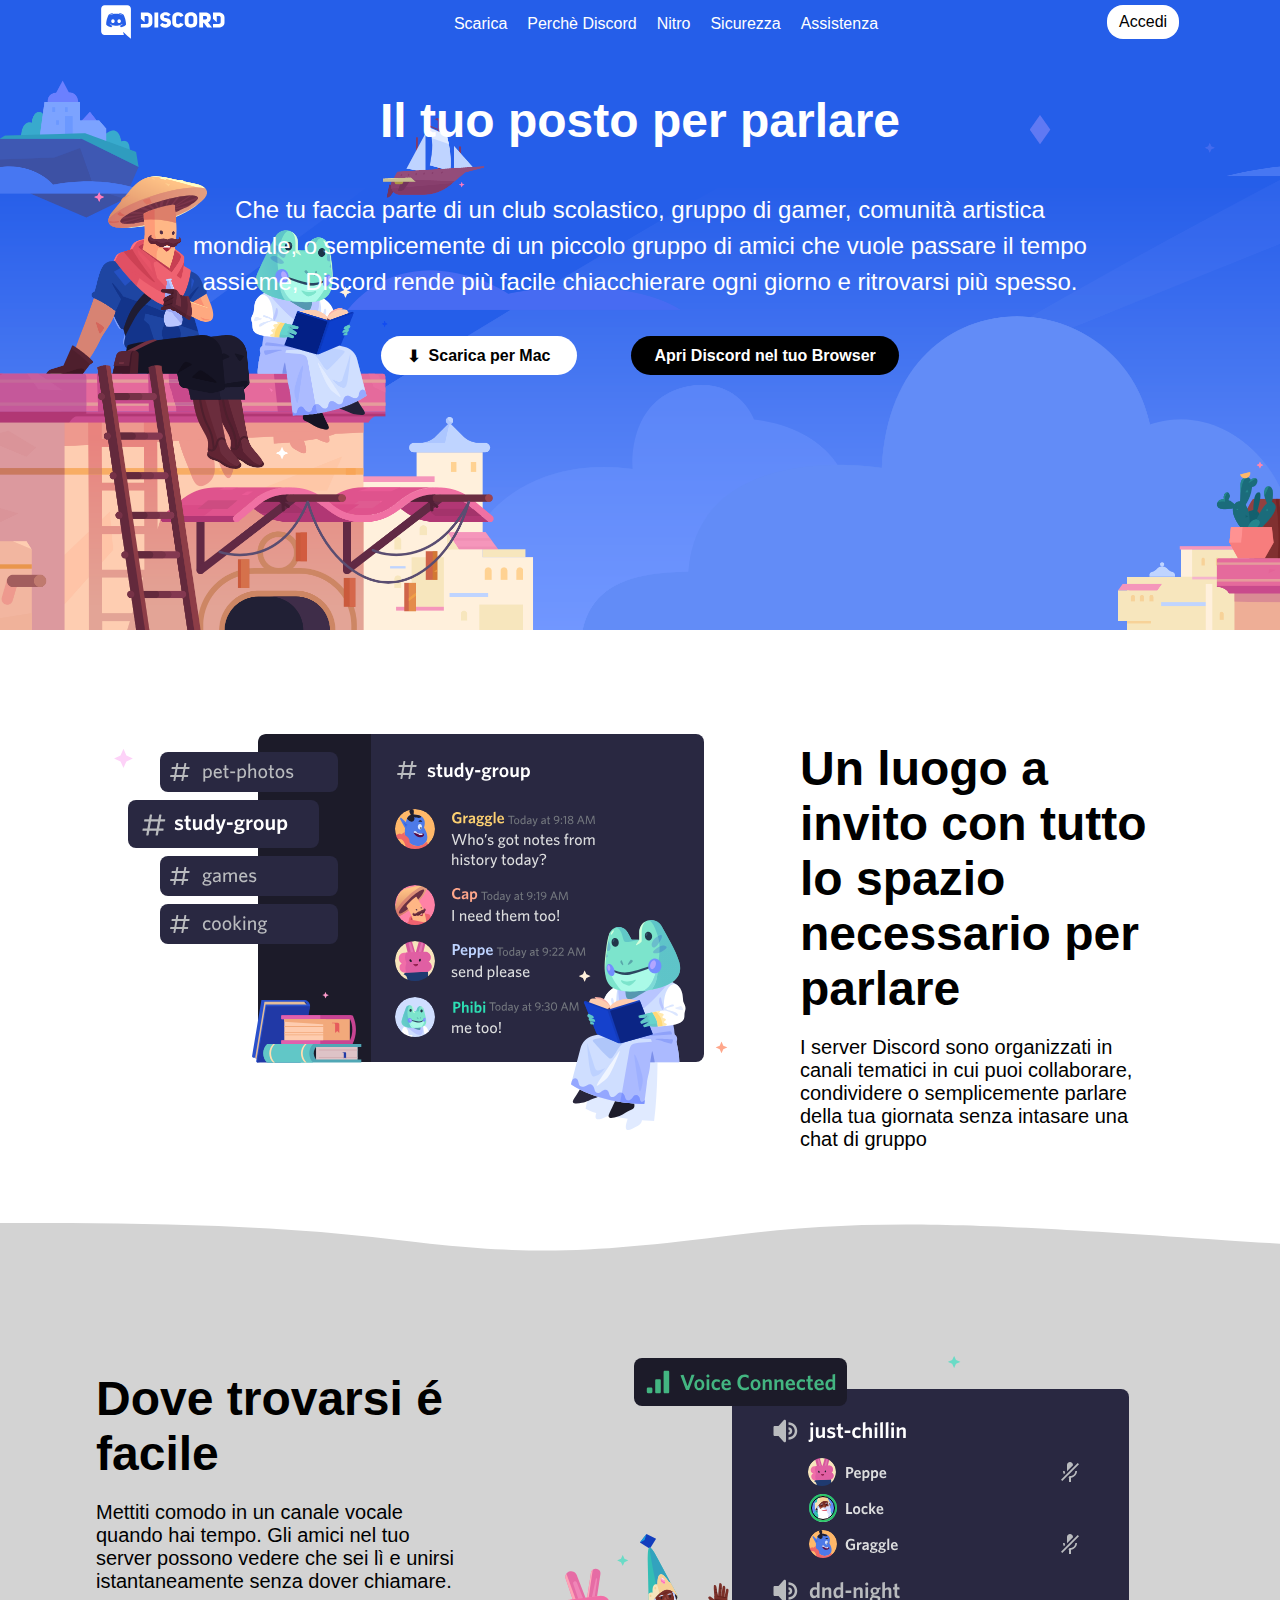
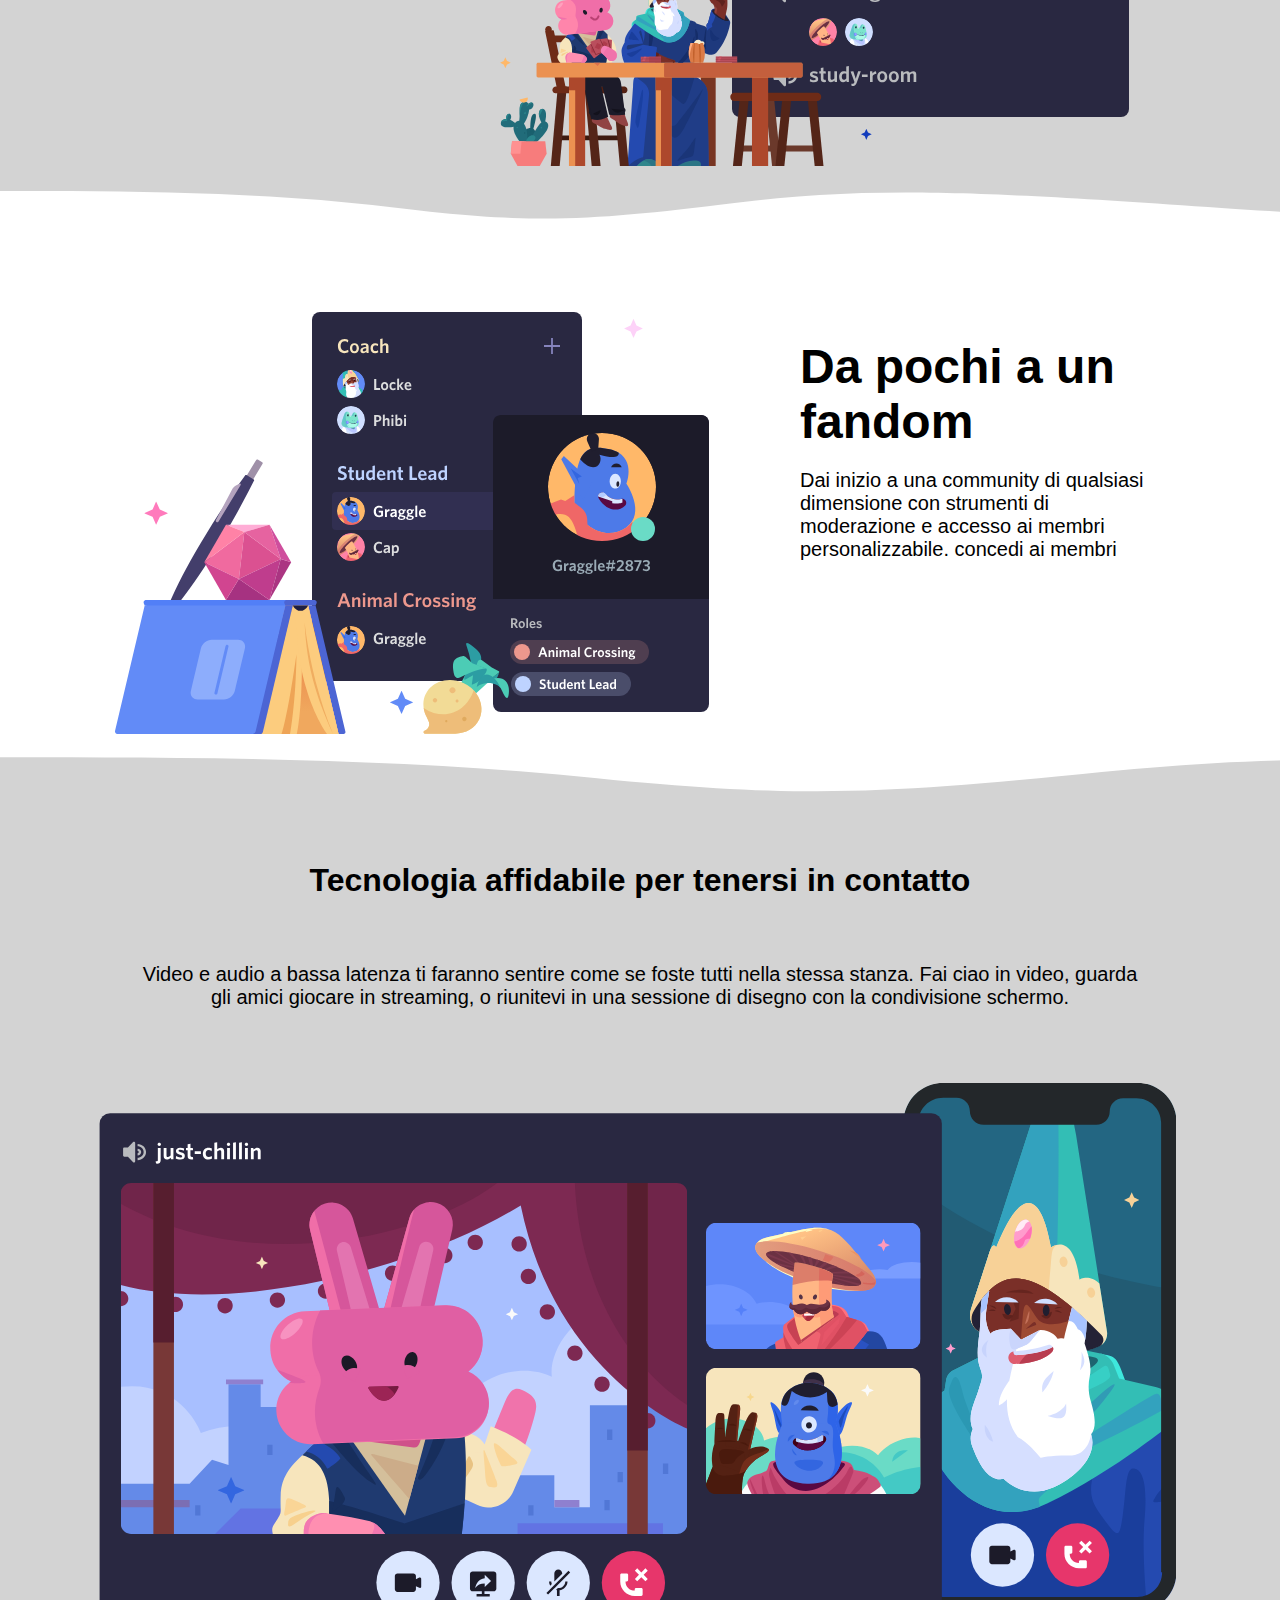
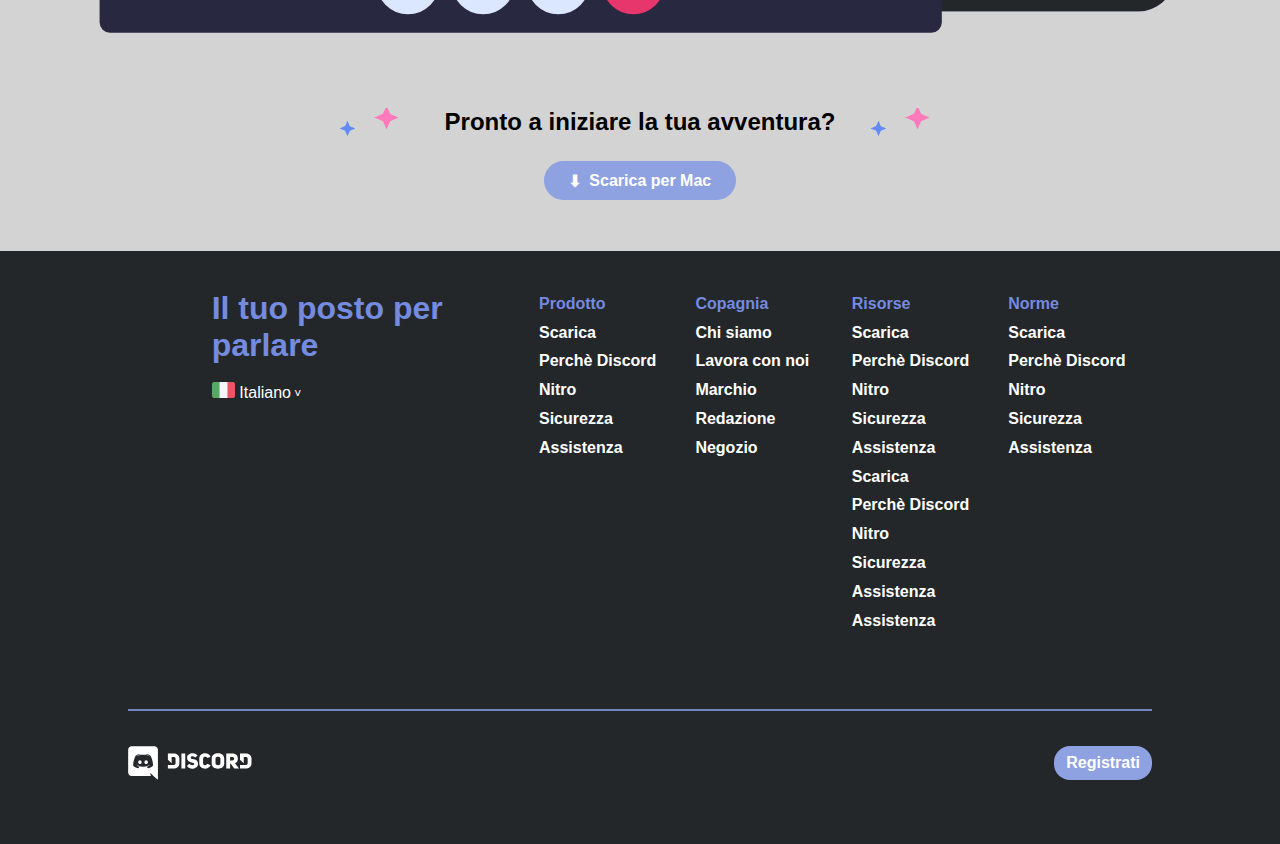
==== BONUS/index.html @ 5f11602c "UPDATE 1.1: BONUS WAVE COMPLETATO" ====
<!DOCTYPE html>
<html lang="en">
<head>
    <meta charset="UTF-8">
    <meta name="viewport" content="width=device-width, initial-scale=1.0">
    <link rel="stylesheet" href="https://cdnjs.cloudflare.com/ajax/libs/font-awesome/6.5.2/css/all.min.css"
        integrity="sha512-SnH5WK+bZxgPHs44uWIX+LLJAJ9/2PkPKZ5QiAj6Ta86w+fsb2TkcmfRyVX3pBnMFcV7oQPJkl9QevSCWr3W6A=="
        crossorigin="anonymous" referrerpolicy="no-referrer" />
    <link rel="stylesheet" href="CSS/style.css">
    <title>discord</title>
</head>
<body>
    <div class="container">  
        <div class="jumbo">                  
            <!-- logo in alto -->

                <div class="container-nav">
                    <div class="logo-up">
                        <img src="img/logo.svg" alt="logo">
                    </div>
                    <div class="menu-nav">
                        <a href="#">Scarica</a>
                        <a href="#">Perchè&nbsp;Discord</a>
                        <a href="#">Nitro</a>
                        <a href="#">Sicurezza</a>
                        <a href="#">Assistenza</a>
                    </div>
                    <div class="login-up">
                        <div class="accesso">
                            Accedi
                        </div>
                    </div>
                </div>

            <!-- header -->
            <div class="banner">
                <div class="banner-text">
                    <h1>
                        Il tuo posto per parlare
                    </h1>
                    <p>
                        Che tu faccia parte di un club scolastico, gruppo di gamer, comunità artistica <br> 
                        mondiale, o semplicemente di un piccolo gruppo di amici che vuole passare il tempo  <br>
                        assieme, Discord rende più facile chiacchierare ogni giorno e ritrovarsi più spesso.
                    </p>
                    <div class="pulsanti">
                        <div class="download">Scarica per Mac</div>
                        <div class="open-browser">Apri Discord nel tuo Browser</div>
                    </div>
                </div>
            </div>
        </div>
        <!-- prima sezione -->
        <div class="channel-section">
            <div class="image-area">
                <img src="img/item1.svg" alt="">
            </div>
            <div class="text-area">
                <h1>
                    Un luogo a <br> 
                    invito con tutto <br> 
                    lo spazio <br>
                    necessario per <br> 
                    parlare
                </h1>
                <p>
                    I server Discord sono organizzati in <br> 
                    canali tematici in cui puoi collaborare, <br>
                    condividere o semplicemente parlare <br> 
                    della tua giornata senza intasare una <br> 
                    chat di gruppo
                </p>
            </div>
        </div>
        <!-- seconda sezione -->
        <div class="voice-section">
            <div class="text-area">
                <h1>
                    Dove trovarsi é <br> 
                    facile
                </h1>
                <p>
                    Mettiti comodo in un canale vocale <br> 
                    quando hai tempo. Gli amici nel tuo <br>
                    server possono vedere che sei lì e unirsi <br>
                    istantaneamente senza dover chiamare.
                </p>
            </div>
            <div class="image-area">
                <img src="img/item2.svg" alt="">
            </div>
        </div>
        <!-- terza sezione -->
        <div class="community-section">
            <div class="image-area">
                <img src="img/item3.svg" alt="">
            </div>
            <div class="text-area">
                <h1>Da pochi a un <br> 
                    fandom
                </h1>
                <p>
                    Dai inizio a una community di qualsiasi <br> 
                    dimensione con strumenti di <br> 
                    moderazione e accesso ai membri <br> 
                    personalizzabile. concedi ai membri
                </p>
            </div>
        </div>
        <!-- quarta sezione -->
        <div class="big-tecno-section">
            <div class="start-adventure">
                <h1>
                    Tecnologia affidabile per tenersi in contatto
                </h1>
                <p>
                    Video e audio a bassa latenza ti faranno sentire come se foste tutti nella stessa stanza. Fai ciao in video, guarda <br>
                    gli amici giocare in streaming, o riunitevi in una sessione di disegno con la condivisione schermo.
                </p>
                <img src="img/item4-big.svg" alt="">
                <h2>
                    Pronto a iniziare la tua avventura?
                </h2>
                <div class="download">Scarica per Mac</div>

            </div>
        </div>
        <!-- footer -->
        <div class="final-section">
            <div class="language-area">
                <h1>
                    Il tuo posto per <br>
                    parlare
                </h1>
                <div class="lingua"><img src="img/ita.png" alt="">Italiano</div>
                <span>
                    <i class="fa-brands fa-twitter" style="color: #ffffff;"></i>
                    <i class="fa-brands fa-instagram" style="color: #ffffff;"></i>
                    <i class="fa-brands fa-facebook" style="color: #ffffff;"></i>
                    <i class="fa-brands fa-youtube" style="color: #ffffff;"></i>
                </span>
            </div>
            <div class="link-area">
                <ul>
                    Prodotto
                    <li><a href="#">Scarica</a></li>
                    <li><a href="#">Perchè Discord</a></li>
                    <li><a href="#">Nitro</a></li>
                    <li><a href="#">Sicurezza</a></li>
                    <li><a href="#">Assistenza</a></li>
                </ul>
            </div>
            <div class="link-area">
                <ul>
                    Copagnia
                    <li><a href="#">Chi siamo</a></li>
                    <li><a href="#">Lavora con noi</a></li>
                    <li><a href="#">Marchio</a></li>
                    <li><a href="#">Redazione</a></li>
                    <li><a href="#">Negozio</a></li>
                </ul>
            </div>
            <div class="link-area">
                <ul>
                    Risorse
                    <li><a href="#">Scarica</a></li>
                    <li><a href="#">Perchè Discord</a></li>
                    <li><a href="#">Nitro</a></li>
                    <li><a href="#">Sicurezza</a></li>
                    <li><a href="#">Assistenza</a></li>
                    <li><a href="#">Scarica</a></li>
                    <li><a href="#">Perchè Discord</a></li>
                    <li><a href="#">Nitro</a></li>
                    <li><a href="#">Sicurezza</a></li>
                    <li><a href="#">Assistenza</a></li>
                    <li><a href="#">Assistenza</a></li>
                </ul>
            </div>
            <div class="link-area">
                <ul>
                    Norme
                    <li><a href="#">Scarica</a></li>
                    <li><a href="#">Perchè Discord</a></li>
                    <li><a href="#">Nitro</a></li>
                    <li><a href="#">Sicurezza</a></li>
                    <li><a href="#">Assistenza</a></li>
                </ul>
            </div>
        </div>
        <div class="breaking-line">
            <div class="violet-line"></div>
        </div>
        <!-- logo in basso -->
        <div class="ending-section">
            <div class="logo-down">
                <img src="img/logo.svg" alt="">
            </div>
            <div class="login-down">
                <div class="register">
                    Registrati
                </div>
            </div>
        </div>
    </div>
</body>
</html>
---- BONUS/CSS/style.css ----
/* PALETTE COLORI
Light blue: rgb(173, 216, 230)
Goldenrod: rgb(218, 165, 32)
Navy blue: rgb(0, 0, 139)
Violet (web color): rgb(238, 130, 238)
Pink: rgb(253, 190, 195)
Dodger blue: rgb(30, 144, 255)
Timberwolf: rgb(211, 211, 211)
Forest green: rgb(34, 139, 34)
Light coral: rgb(240, 128, 128)
Light sea green: rgb(32, 178, 170)
Aquamarine: rgb(124, 242, 213)
Eerie black: rgb(35, 39, 42)
 */
 * {
    margin: 0;
    padding: 0;
    box-sizing: border-box;
    font-family: Whitney, 'Helvetica Neue', Helvetica, Arial, sans-serif;
 }
 .container {
    width: 100%;
    height: 100vh;
    background-color: white;
 }
 .jumbo {
   background-image: url(../img/jumbo.png);
   height: 70%;
   background-size: cover;
   background-repeat: no-repeat;
 }
 /*LOGO IN ALTO */

 .container-nav {
    width: 50%;
    margin: auto;
    display: flex;
    justify-content: center;
 }
 .logo-up {
    padding: 5px;
    margin-right: 35%;
 }
 .menu-nav {
    display: flex;
    align-items: center;
    gap:20px;
}
.menu-nav a {
    text-decoration: none;
    color: white;
}
 .login-up {
    padding: 5px;
    margin-left: 35%;
 }
 .login-up .accesso {
   background-color: white;
   border-radius: 16px;
   padding: 8px 12px;
   display: flex;
   justify-content: center;
   align-items: center;
 }
 /* HEADER */
 .banner {
    display: flex;
 }
 .banner-text {
    margin: auto;    
 }
 .banner-text h1 {
   display: flex;
   justify-content: center;
   margin: 5%;
   font-size: 48px;
   color: white;
 }
 .banner-text p {
   color: white;
   text-align: center;
   font-size: 24px;
   line-height: 150%;
 }
 .banner-text .pulsanti {
   margin-top: 4%;
   display: flex;
   justify-content: center;
   font-weight: bold;
 }
 .banner-text .download {
   display: flex;
   background-color: white;
   justify-content: center;
   align-items: center;
   width: 22%;
   padding: 10px 20px;
   border-radius: 20px;
   margin: 0 3%;
 }
 .banner-text .download::before {
   content: ' \27A1';
   transform: rotate(90deg);
   -webkit-transform: rotate(90deg);
   margin-right: 5%;
 }
 .banner-text .open-browser {
   display: flex;
   background-color: black;
   color: white;
   justify-content: center;
   align-items: center;
   width: 30%;
   padding: 10px 20px;
   border-radius: 20px;
   margin: 0 3%;
 }
 .image-area {
   width: 55%;
   display: flex;
}
.text-area {
   width: 30%;
}
.text-area h1 {
  margin-bottom: 5%;
  font-size: 48px;
}
.text-area p {
  font-size: 20px;
  font-weight: 500;
}
 /* prima sezione row3 */
.channel-section {
   display: flex;
   justify-content: center;
   align-items: center;
   padding: 5% 0;
}
.channel-section .image-area {
   padding-bottom: 5%;
 }
/* seconda sezione row4 */
.voice-section {
   background-color: rgb(211, 211, 211);
   display: flex;
   justify-content: center;
   align-items: center;
   padding: 5% 0;
   position: relative;
}
.voice-section .text-area {
  padding-bottom: 10%;
}
/* terza sezione row3 */
.community-section {
   display: flex;
   justify-content: center;
   align-items: center;
   padding: 5% 0;
   position: relative;

}
.community-section .text-area {
   padding-bottom: 10%;
 }

 .big-tecno-section {
    background-color: rgb(211, 211, 211);
    position: relative;
 }
 .big-tecno-section::after {
   content: "";
   position: absolute;
   top: -4%; left: 0;
   width: 150%; height: 6%;
   background-image: url(../img/wavebrown.svg);
 }
 .voice-section::after {
   content: "";
   position: absolute;
   top: -7%; left: 0;
   width: 100%; height: 9%;
   background-image: url(../img/wavebrown.svg);
 }
 .community-section::after {
   content: "";
   position: absolute;
   top: -7%; left: 0;
   width: 100%; height: 9%;
   background-image: url(../img/wavewhite.svg);
 }
 .start-adventure {
   padding-bottom: 2%;
 }
 .start-adventure h1 {
   text-align: center;
   padding: 5%;
 }
 .start-adventure p {
   text-align: center;
   font-size: 20px
 }
 .start-adventure img {
   display: flex ;
   width: 90%;
   margin: auto;
 }
 .start-adventure h2 {
   text-align: center;
   background-image: url(../img/stars.svg);
   background-position: bottom;
 }
 .start-adventure .download {
   display: flex;
   background-color: rgb(142, 161, 225);
   color: white;
   font-weight: bold;
   justify-content: center;
   align-items: center;
   width: 15%;
   padding: 10px 20px;
   border-radius: 20px;
   margin: 2% auto;
 }
 .start-adventure .download::before {
   content: ' \27A1';
   transform: rotate(90deg);
   -webkit-transform: rotate(90deg);
   margin-right: 5%;
 }
 /* FOOTER */
 .final-section {
    background-color: rgb(35, 39, 42);
    display: flex;
    justify-content: center;
    align-items: flex-start;
    padding: 3%;
 }
 .final-section a {
   color: white;
   text-decoration: none;
   
 }
 .language-area {
   color: rgb(116, 139, 223);
    margin: 0 8%;
 }
 .language-area img {
   width: 10%;
   margin-top: 8%;
   margin-right: 2%;
 }
 .language-area .lingua {
   color: white;
   margin-bottom: 3%;
 }
 .language-area .lingua::after {
   content: ' \02C5';  
   font-size: 12px; 
 }
 .language-area .fa-brands {
   padding: 2%;
 }
 .link-area {
    width: 13%;
    font-weight: bold;
 }
 .link-area ul {
   color: rgb(116, 139, 223);
   list-style: none;
   text-decoration: none;
   line-height: 180%;
 }
 /* BREAKING LINE */
 .breaking-line {
   width: 100%;
   height: 8%;
   background-color: rgb(35, 39, 42);
   display: flex;
   justify-content: center;
   align-items: center;
 }
 .violet-line {
   background-color: rgb(112, 133, 193);
   width: 80%;
   height: 3%;

 }
 /* LOGO IN BASSO */
 .ending-section {
    background-color: rgb(35, 39, 42);
    display: flex;
    justify-content: center;
    align-items: flex-start;
    padding-bottom: 5%;
 }
 .logo-down {
    width: 40%;
    display: flex;
    justify-content: flex-start;
    align-items: center;
 }
 .logo-down button {
    padding: 0 8px;
    height: 40%;  
    border: 2px dotted black;
    background-color: rgb(255, 182, 193);
 }
 .login-down {
    width: 40%;
    display: flex;
    justify-content: flex-end;
    align-items: center;
    color: white;
    font-weight: bold;
 }
 .login-down .register {
   background-color: rgb(142, 161, 225);
   border-radius: 16px;
   padding: 8px 12px;
   display: flex;
   justify-content: center;
   align-items: center;

 }
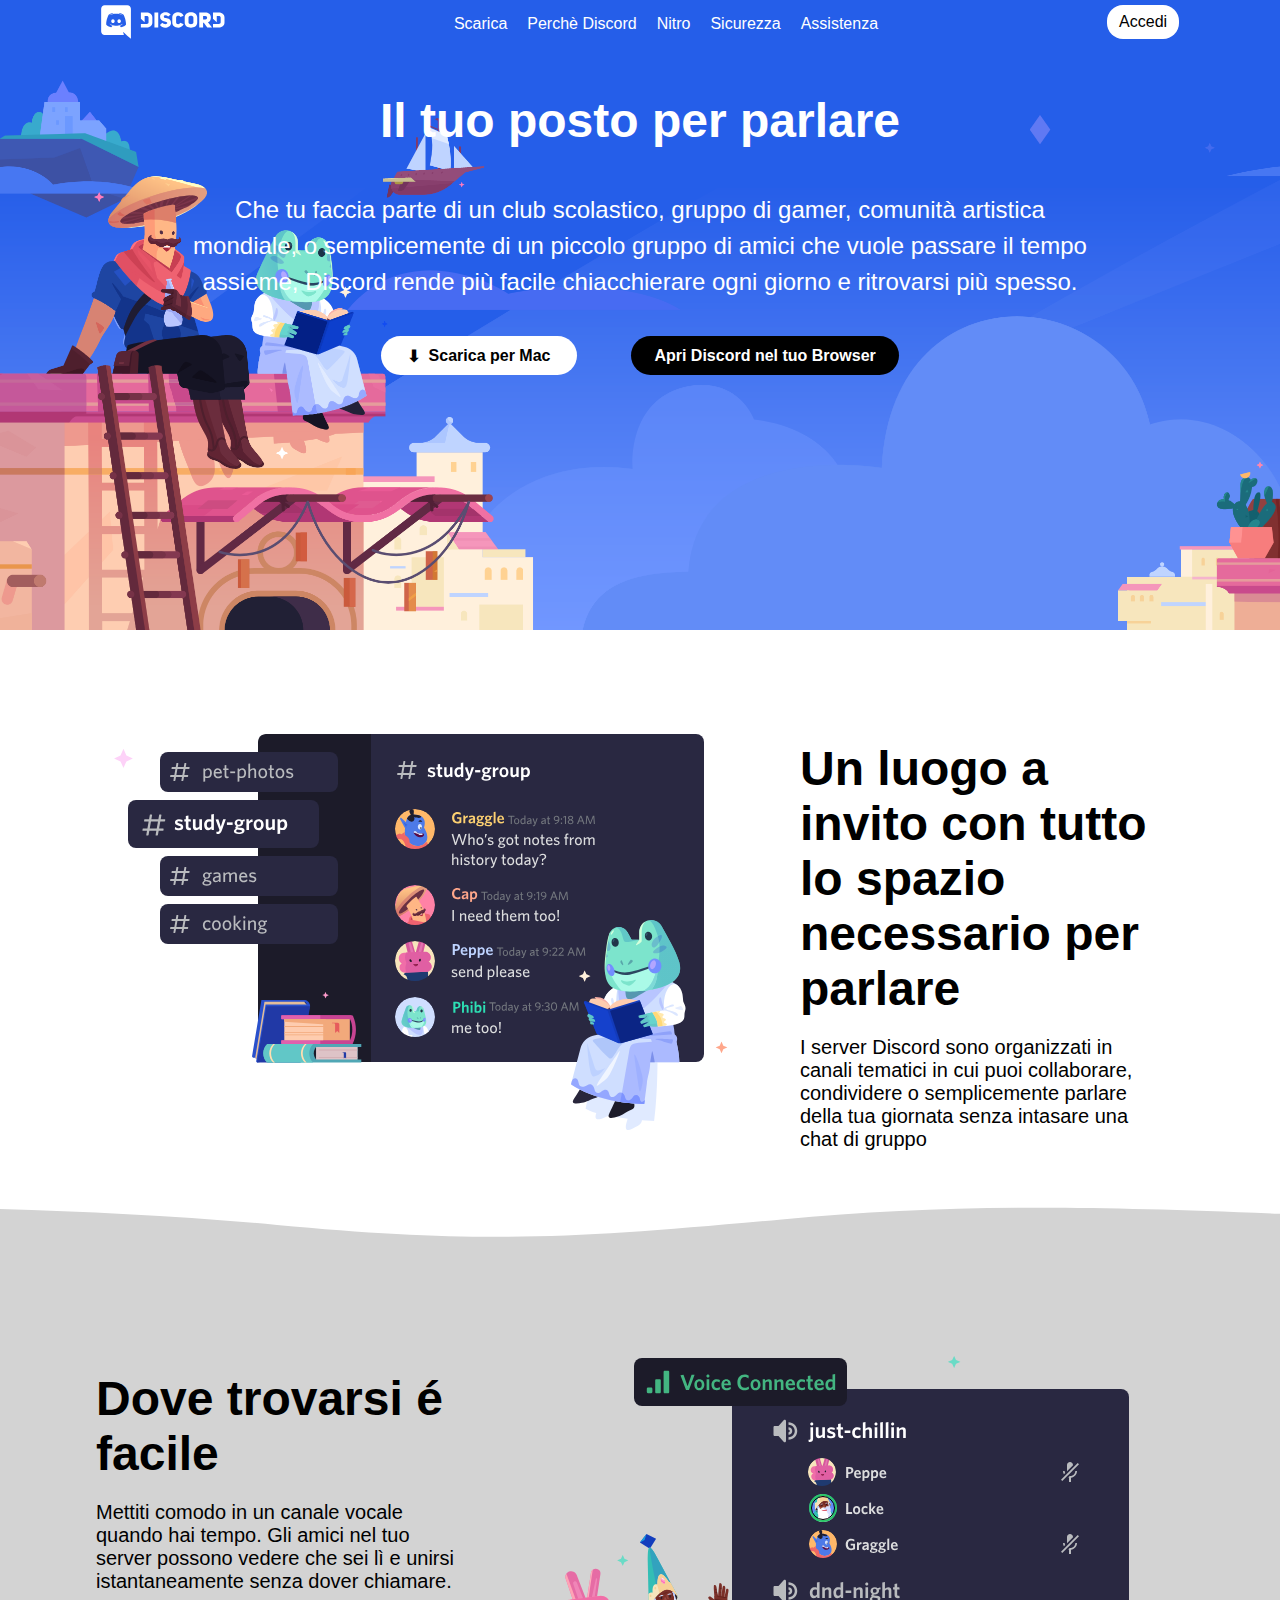
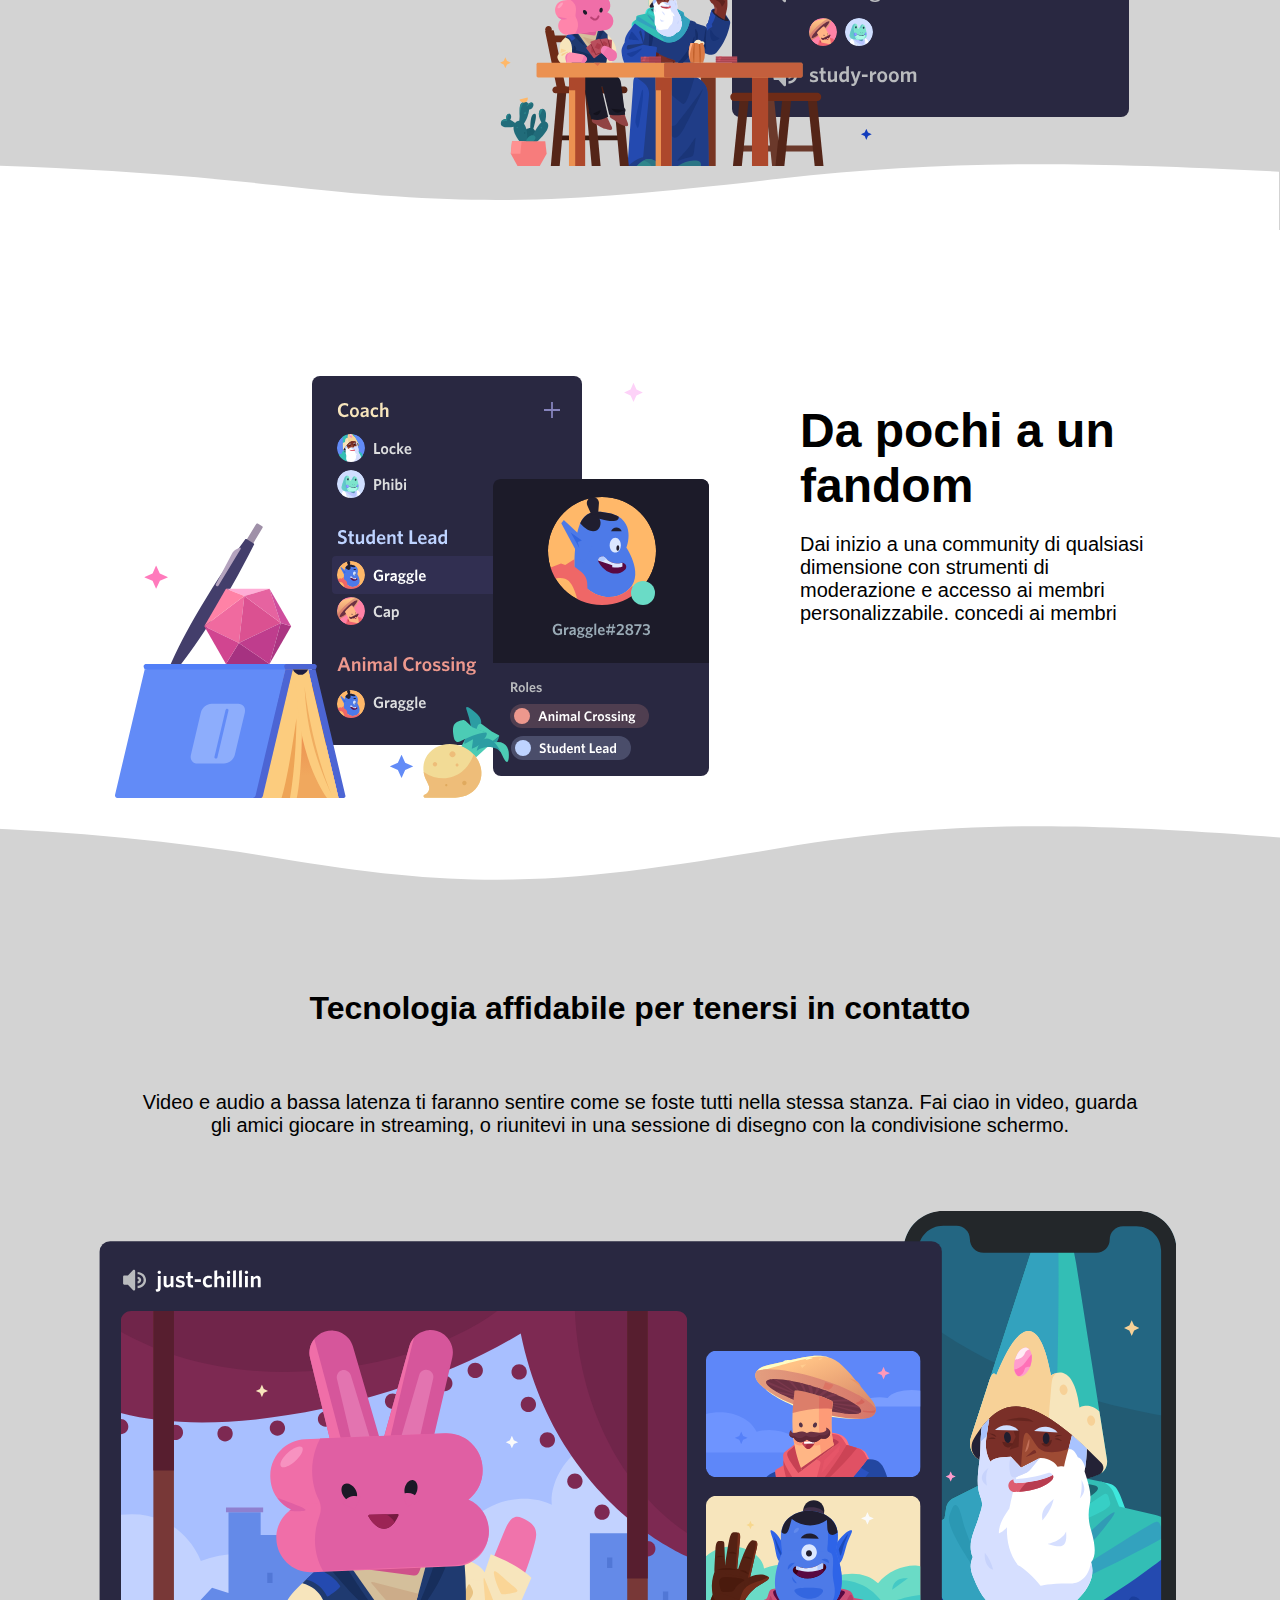
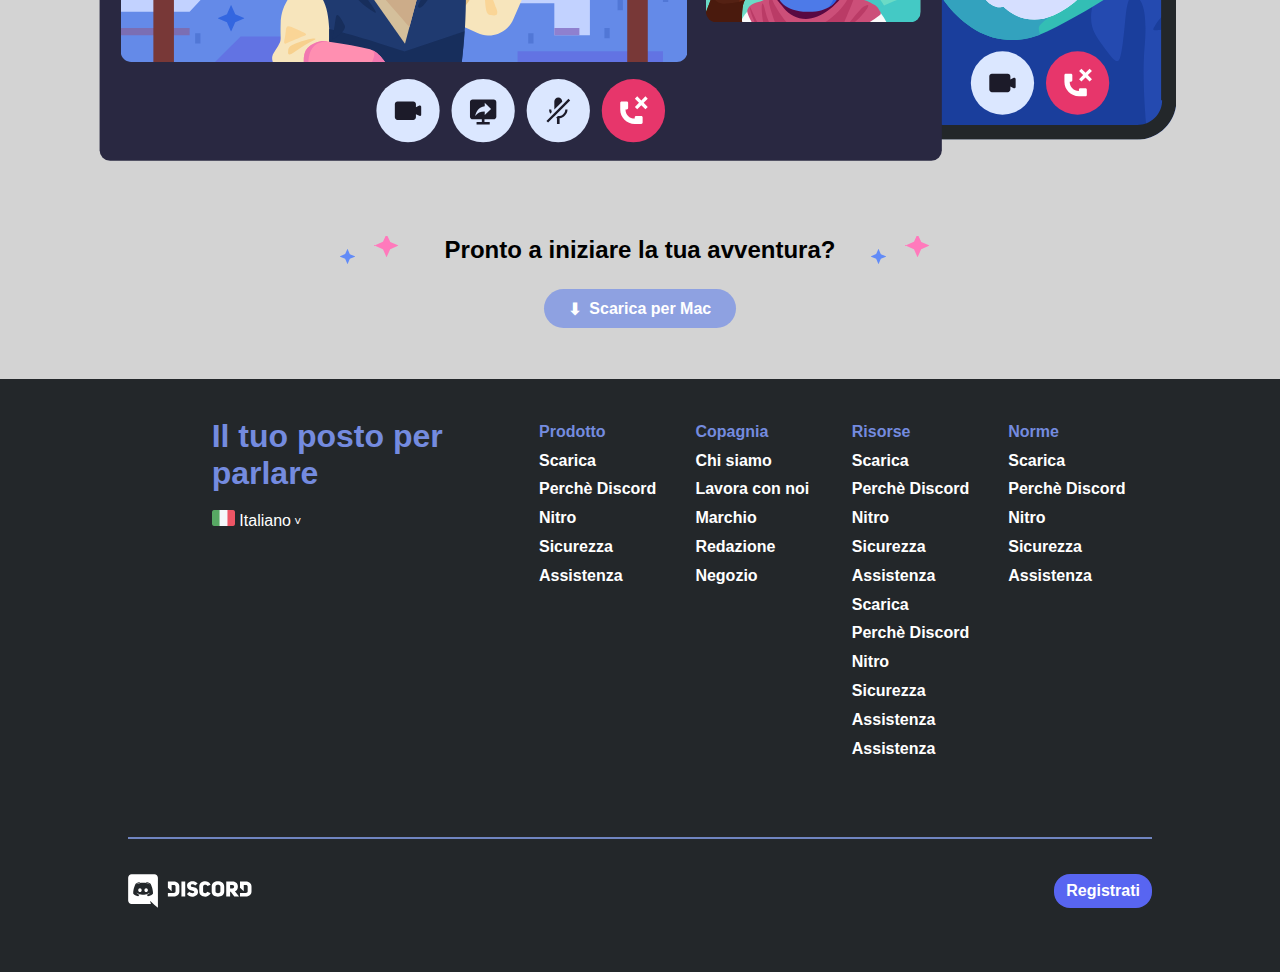
==== commit f1a56ee0: "UPDATE 1.4: ADD BHOX-SHADOW" ====
--- a/BONUS/index.html
+++ b/BONUS/index.html
@@ -18,16 +18,16 @@
                     <div class="logo-up">
                         <img src="img/logo.svg" alt="logo">
                     </div>
-                    <div class="menu-nav">
+                    <div class="menu-nav reveal-underline">
                         <a href="#">Scarica</a>
                         <a href="#">Perchè&nbsp;Discord</a>
                         <a href="#">Nitro</a>
                         <a href="#">Sicurezza</a>
                         <a href="#">Assistenza</a>
                     </div>
-                    <div class="login-up">
-                        <div class="accesso">
-                            Accedi
+                    <div class="login-up ">
+                        <div class="accesso big-shadow">
+                            <a href="#">Accedi</a>
                         </div>
                     </div>
                 </div>
@@ -44,8 +44,8 @@
                         assieme, Discord rende più facile chiacchierare ogni giorno e ritrovarsi più spesso.
                     </p>
                     <div class="pulsanti">
-                        <div class="download">Scarica per Mac</div>
-                        <div class="open-browser">Apri Discord nel tuo Browser</div>
+                        <div class="download big-shadow"><a href="#">Scarica per Mac</a></div>
+                        <div class="open-browser big-shadow"><a href="#">Apri Discord nel tuo Browser</a></div>
                     </div>
                 </div>
             </div>
@@ -73,7 +73,7 @@
             </div>
         </div>
         <!-- seconda sezione -->
-        <div class="voice-section">
+        <div class="voice-section brown-wave">
             <div class="text-area">
                 <h1>
                     Dove trovarsi é <br> 
@@ -91,7 +91,7 @@
             </div>
         </div>
         <!-- terza sezione -->
-        <div class="community-section">
+        <div class="community-section white-wave">
             <div class="image-area">
                 <img src="img/item3.svg" alt="">
             </div>
@@ -108,7 +108,7 @@
             </div>
         </div>
         <!-- quarta sezione -->
-        <div class="big-tecno-section">
+        <div class="big-tecno-section brown-wave">
             <div class="start-adventure">
                 <h1>
                     Tecnologia affidabile per tenersi in contatto
@@ -121,12 +121,12 @@
                 <h2>
                     Pronto a iniziare la tua avventura?
                 </h2>
-                <div class="download">Scarica per Mac</div>
+                <div class="download-down small-shadow"><a href="#">Scarica per Mac</a></div>
 
             </div>
         </div>
         <!-- footer -->
-        <div class="final-section">
+        <div class="final-section reveal-underline">
             <div class="language-area">
                 <h1>
                     Il tuo posto per <br>
@@ -197,7 +197,7 @@
             </div>
             <div class="login-down">
                 <div class="register">
-                    Registrati
+                    <a href="#">Registrati</a>
                 </div>
             </div>
         </div>
--- a/BONUS/CSS/style.css
+++ b/BONUS/CSS/style.css
@@ -25,9 +25,10 @@
  }
  .jumbo {
    background-image: url(../img/jumbo.png);
-   height: 70%;
+   min-height: 70%;
    background-size: cover;
    background-repeat: no-repeat;
+   padding-bottom: 5%;
  }
  /*LOGO IN ALTO */
 
@@ -46,7 +47,7 @@
     align-items: center;
     gap:20px;
 }
-.menu-nav a {
+.menu-nav a, .register a, .final-section a, .download-down a, .open-browser a{
     text-decoration: none;
     color: white;
 }
@@ -61,6 +62,11 @@
    display: flex;
    justify-content: center;
    align-items: center;
+   
+ }
+ .accesso a,  .download a {
+  color: black;
+  text-decoration: none;
  }
  /* HEADER */
  .banner {
@@ -157,7 +163,7 @@
    display: flex;
    justify-content: center;
    align-items: center;
-   padding: 5% 0;
+   padding: 10% 0;
    position: relative;
 
 }
@@ -168,27 +174,6 @@
  .big-tecno-section {
     background-color: rgb(211, 211, 211);
     position: relative;
- }
- .big-tecno-section::after {
-   content: "";
-   position: absolute;
-   top: -4%; left: 0;
-   width: 150%; height: 6%;
-   background-image: url(../img/wavebrown.svg);
- }
- .voice-section::after {
-   content: "";
-   position: absolute;
-   top: -7%; left: 0;
-   width: 100%; height: 9%;
-   background-image: url(../img/wavebrown.svg);
- }
- .community-section::after {
-   content: "";
-   position: absolute;
-   top: -7%; left: 0;
-   width: 100%; height: 9%;
-   background-image: url(../img/wavewhite.svg);
  }
  .start-adventure {
    padding-bottom: 2%;
@@ -211,7 +196,7 @@
    background-image: url(../img/stars.svg);
    background-position: bottom;
  }
- .start-adventure .download {
+ .start-adventure .download-down {
    display: flex;
    background-color: rgb(142, 161, 225);
    color: white;
@@ -223,7 +208,7 @@
    border-radius: 20px;
    margin: 2% auto;
  }
- .start-adventure .download::before {
+ .start-adventure .download-down::before {
    content: ' \27A1';
    transform: rotate(90deg);
    -webkit-transform: rotate(90deg);
@@ -236,11 +221,6 @@
     justify-content: center;
     align-items: flex-start;
     padding: 3%;
- }
- .final-section a {
-   color: white;
-   text-decoration: none;
-   
  }
  .language-area {
    color: rgb(116, 139, 223);
@@ -285,6 +265,8 @@
    background-color: rgb(112, 133, 193);
    width: 80%;
    height: 3%;
+/*    padding: 0.7px;
+   margin: 1%; */
 
  }
  /* LOGO IN BASSO */
@@ -316,11 +298,100 @@
     font-weight: bold;
  }
  .login-down .register {
-   background-color: rgb(142, 161, 225);
+   background-color: rgb(88, 101, 241);
    border-radius: 16px;
    padding: 8px 12px;
    display: flex;
    justify-content: center;
    align-items: center;
-
- }
+ }
+ /* AGGIUNTA WAVE */
+ .brown-wave::after {
+  content: "";
+  position: absolute;
+  bottom: 100%;
+  left: 0;
+  height: 10%;
+  width: 100%;
+  background: url(../img/wavebrown.svg) bottom center;
+  background-size: 150%;
+}
+.white-wave::after {
+  content: "";
+  position: absolute;
+  bottom: 100%;
+  left: 0;
+  height: 10%;
+  width: 100%;
+  background: url(../img/wavewhite.svg) bottom center;
+  background-size: 150%;
+  margin: -1px;
+}
+/* AGGIUNTA UNDERLINE WHILE HOVERING */
+.reveal-underline a:hover {
+  text-decoration: underline;
+}
+/* AGGIUNTO CAMBIAMENTO COLORE WHILE HOVERING */
+.accesso a:hover, .download a:hover{
+  color: rgb(88, 101, 242);
+}
+.login-down .register:hover {
+  background-color: rgb(114, 137, 216);
+}
+/* AGGIUNTO BOX-SHADOW */
+.big-shadow:hover {
+  box-shadow: 0px 8px 15px 0px rgba(0, 0, 0, .2);
+}
+.small-shadow:hover {
+  box-shadow: 0px 8px 5px  rgba(0, 0, 0, .2);
+}
+
+
+/* DEBUG */
+/* .download a:hover {
+  color: rgb(88, 101, 242);
+} */
+/* .login-up:hover {
+  box-shadow: 0px 8px 15px 0px rgba(0, 0, 0, .2);
+} */
+/* .open-browser:hover {
+  box-shadow: 0px 8px 15px 0px rgba(0, 0, 0, .2);
+} */
+/* .voice-section::after {
+  content: "";
+  position: absolute;
+  bottom: 100%;
+  left: 0;
+  height: 10%;
+  width: 100%;
+  background: url(../img/wavebrown.svg) bottom center;
+  background-size: 150%;
+} */
+/*  .download a {
+  color: black;
+  text-decoration: none;
+ } */
+ /*  .download-down a {
+  color: white;
+  text-decoration: none;
+ } */
+ /*  .final-section a {
+   color: white;
+   text-decoration: none;
+ } */
+ /*  .register a {
+  color: white;
+  text-decoration: none;
+ } */
+ /* .final-section a:hover{
+  text-decoration: underline;
+} */
+/* .menu-nav a:hover {
+  text-decoration: underline;
+} */
+/* .final-section a:hover {
+  text-decoration: underline;
+} */
+/* .download:hover, .open-browser:hover, .login-up .accesso:hover {
+  box-shadow: 0px 8px 15px 0px rgba(0, 0, 0, .2);
+} */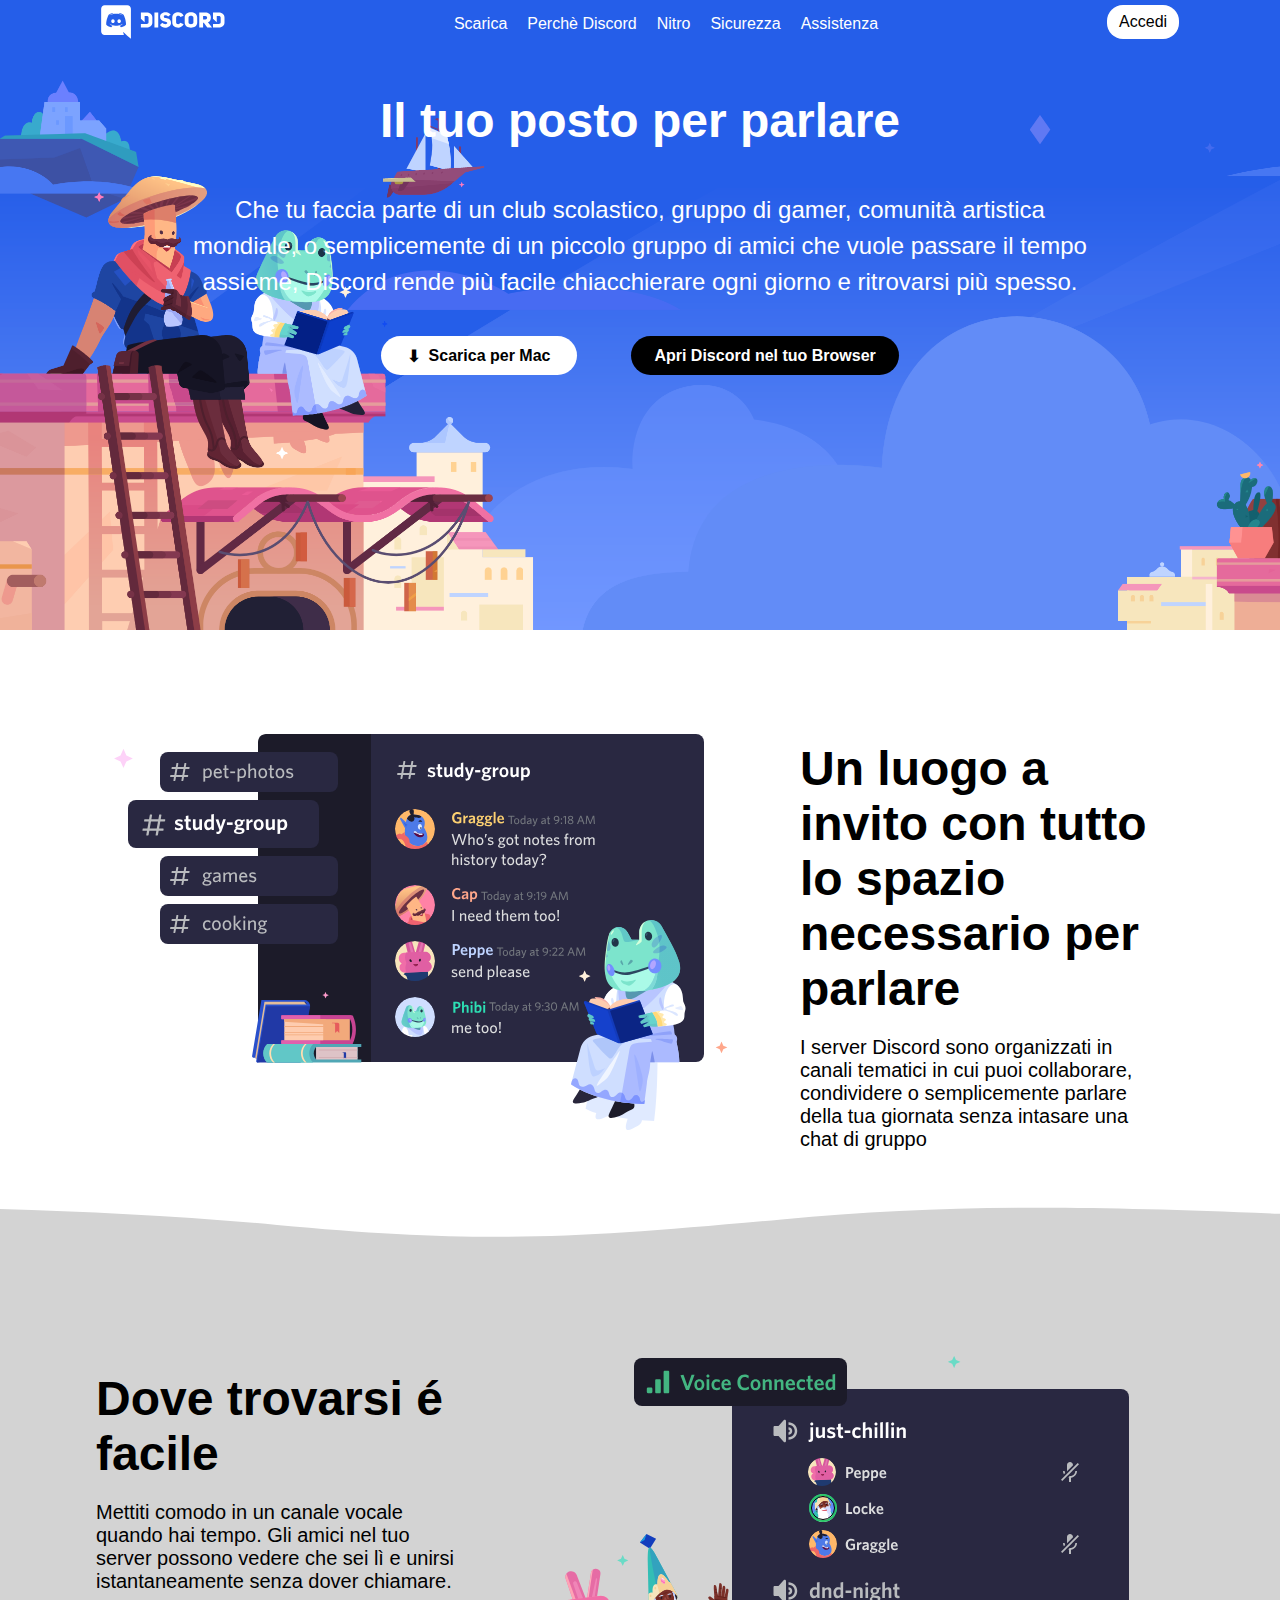
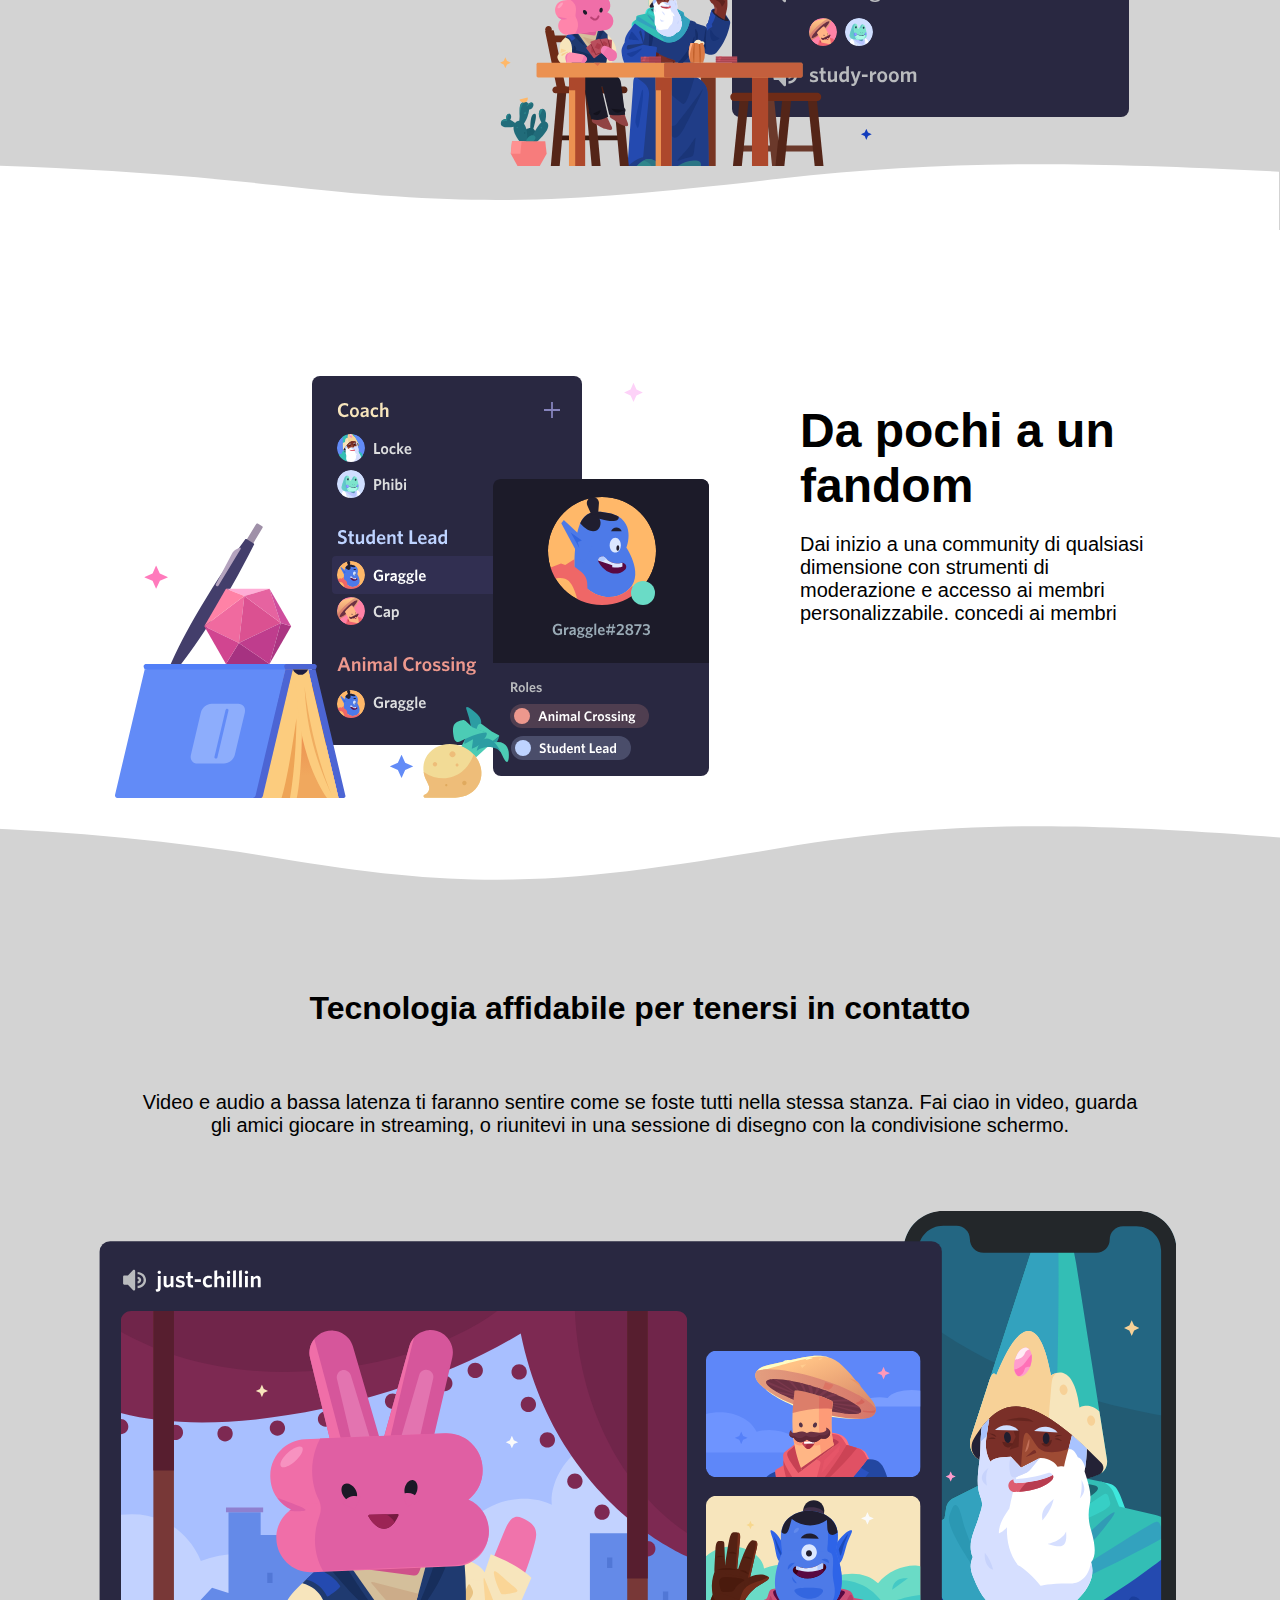
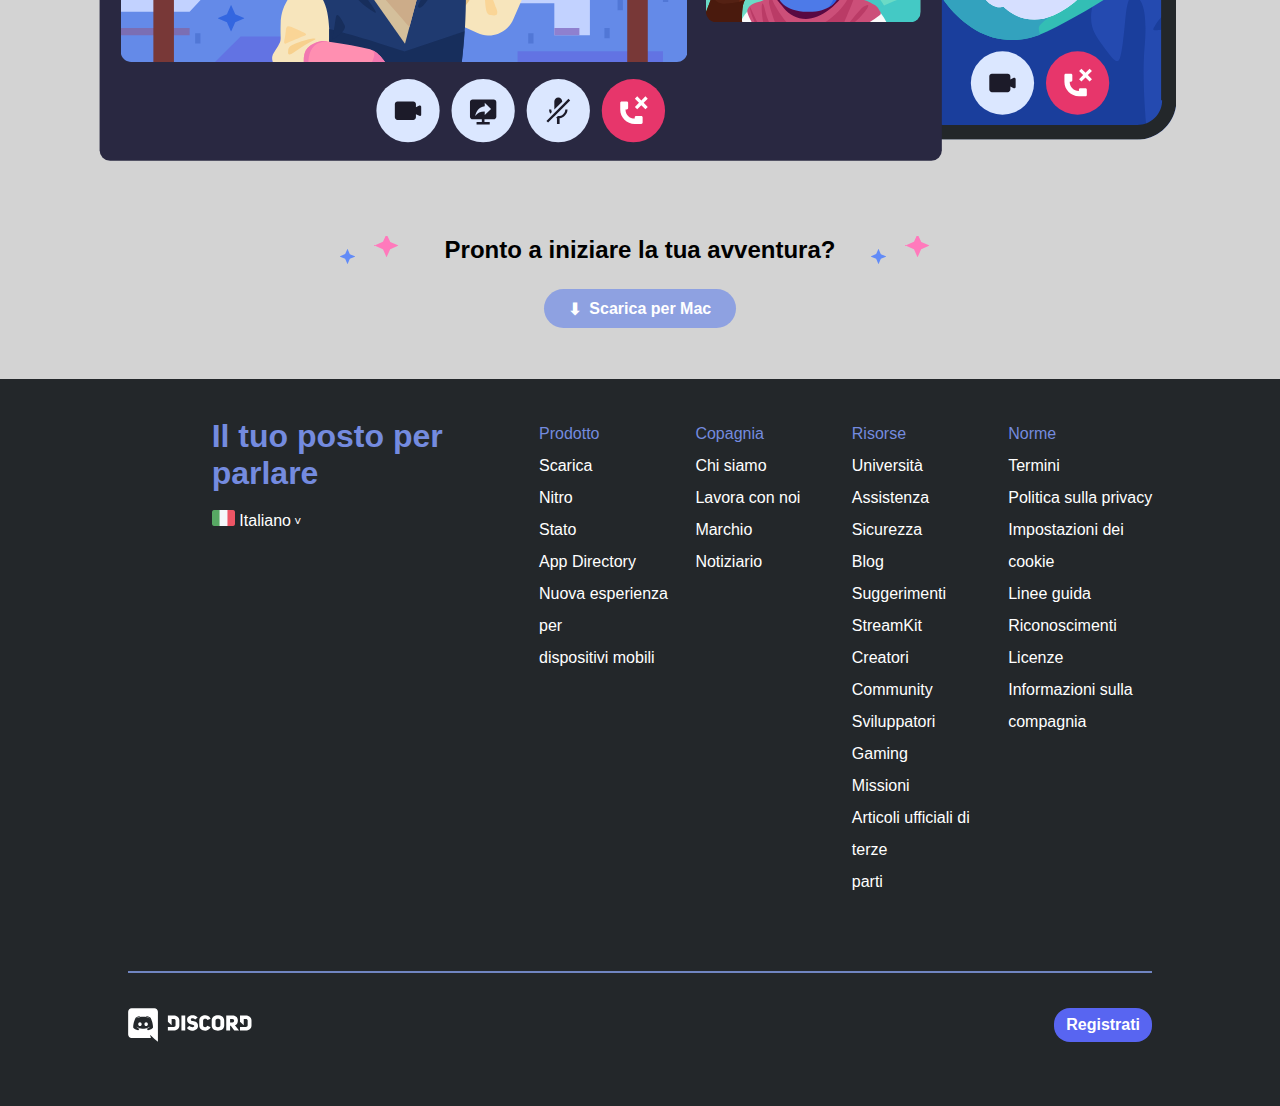
==== commit a0d84ab1: "UPDATE 1.5: BONUS start working on second page" ====
--- a/BONUS/index.html
+++ b/BONUS/index.html
@@ -144,10 +144,10 @@
                 <ul>
                     Prodotto
                     <li><a href="#">Scarica</a></li>
-                    <li><a href="#">Perchè Discord</a></li>
                     <li><a href="#">Nitro</a></li>
-                    <li><a href="#">Sicurezza</a></li>
-                    <li><a href="#">Assistenza</a></li>
+                    <li><a href="#">Stato</a></li>
+                    <li><a href="#">App Directory</a></li>
+                    <li><a href="#">Nuova esperienza per <br>dispositivi mobili</a></li>
                 </ul>
             </div>
             <div class="link-area">
@@ -156,34 +156,36 @@
                     <li><a href="#">Chi siamo</a></li>
                     <li><a href="#">Lavora con noi</a></li>
                     <li><a href="#">Marchio</a></li>
-                    <li><a href="#">Redazione</a></li>
-                    <li><a href="#">Negozio</a></li>
+                    <li><a href="#">Notiziario</a></li>
                 </ul>
             </div>
             <div class="link-area">
                 <ul>
                     Risorse
-                    <li><a href="#">Scarica</a></li>
-                    <li><a href="#">Perchè Discord</a></li>
-                    <li><a href="#">Nitro</a></li>
+                    <li><a href="#">Università</a></li>
+                    <li><a href="#">Assistenza</a></li>
                     <li><a href="#">Sicurezza</a></li>
-                    <li><a href="#">Assistenza</a></li>
-                    <li><a href="#">Scarica</a></li>
-                    <li><a href="#">Perchè Discord</a></li>
-                    <li><a href="#">Nitro</a></li>
-                    <li><a href="#">Sicurezza</a></li>
-                    <li><a href="#">Assistenza</a></li>
-                    <li><a href="#">Assistenza</a></li>
+                    <li><a href="#">Blog</a></li>
+                    <li><a href="#">Suggerimenti</a></li>
+                    <li><a href="#">StreamKit</a></li>
+                    <li><a href="#">Creatori</a></li>
+                    <li><a href="#">Community</a></li>
+                    <li><a href="#">Sviluppatori</a></li>
+                    <li><a href="#">Gaming</a></li>
+                    <li><a href="#">Missioni</a></li>
+                    <li><a href="#">Articoli ufficiali di terze <br>parti</a></li>
                 </ul>
             </div>
             <div class="link-area">
                 <ul>
                     Norme
-                    <li><a href="#">Scarica</a></li>
-                    <li><a href="#">Perchè Discord</a></li>
-                    <li><a href="#">Nitro</a></li>
-                    <li><a href="#">Sicurezza</a></li>
-                    <li><a href="#">Assistenza</a></li>
+                    <li><a href="#">Termini</a></li>
+                    <li><a href="#">Politica sulla privacy</a></li>
+                    <li><a href="#">Impostazioni dei cookie</a></li>
+                    <li><a href="#">Linee guida</a></li>
+                    <li><a href="#">Riconoscimenti</a></li>
+                    <li><a href="#">Licenze</a></li>
+                    <li><a href="#">Informazioni sulla <br>compagnia</a></li>
                 </ul>
             </div>
         </div>
--- a/BONUS/CSS/style.css
+++ b/BONUS/CSS/style.css
@@ -31,7 +31,6 @@
    padding-bottom: 5%;
  }
  /*LOGO IN ALTO */
-
  .container-nav {
     width: 50%;
     margin: auto;
@@ -165,12 +164,10 @@
    align-items: center;
    padding: 10% 0;
    position: relative;
-
 }
 .community-section .text-area {
    padding-bottom: 10%;
  }
-
  .big-tecno-section {
     background-color: rgb(211, 211, 211);
     position: relative;
@@ -244,13 +241,12 @@
  }
  .link-area {
     width: 13%;
-    font-weight: bold;
  }
  .link-area ul {
    color: rgb(116, 139, 223);
    list-style: none;
    text-decoration: none;
-   line-height: 180%;
+   line-height: 200%;
  }
  /* BREAKING LINE */
  .breaking-line {
@@ -265,9 +261,8 @@
    background-color: rgb(112, 133, 193);
    width: 80%;
    height: 3%;
-/*    padding: 0.7px;
+/* padding: 0.7px;
    margin: 1%; */
-
  }
  /* LOGO IN BASSO */
  .ending-section {
@@ -345,8 +340,6 @@
 .small-shadow:hover {
   box-shadow: 0px 8px 5px  rgba(0, 0, 0, .2);
 }
-
-
 /* DEBUG */
 /* .download a:hover {
   color: rgb(88, 101, 242);
